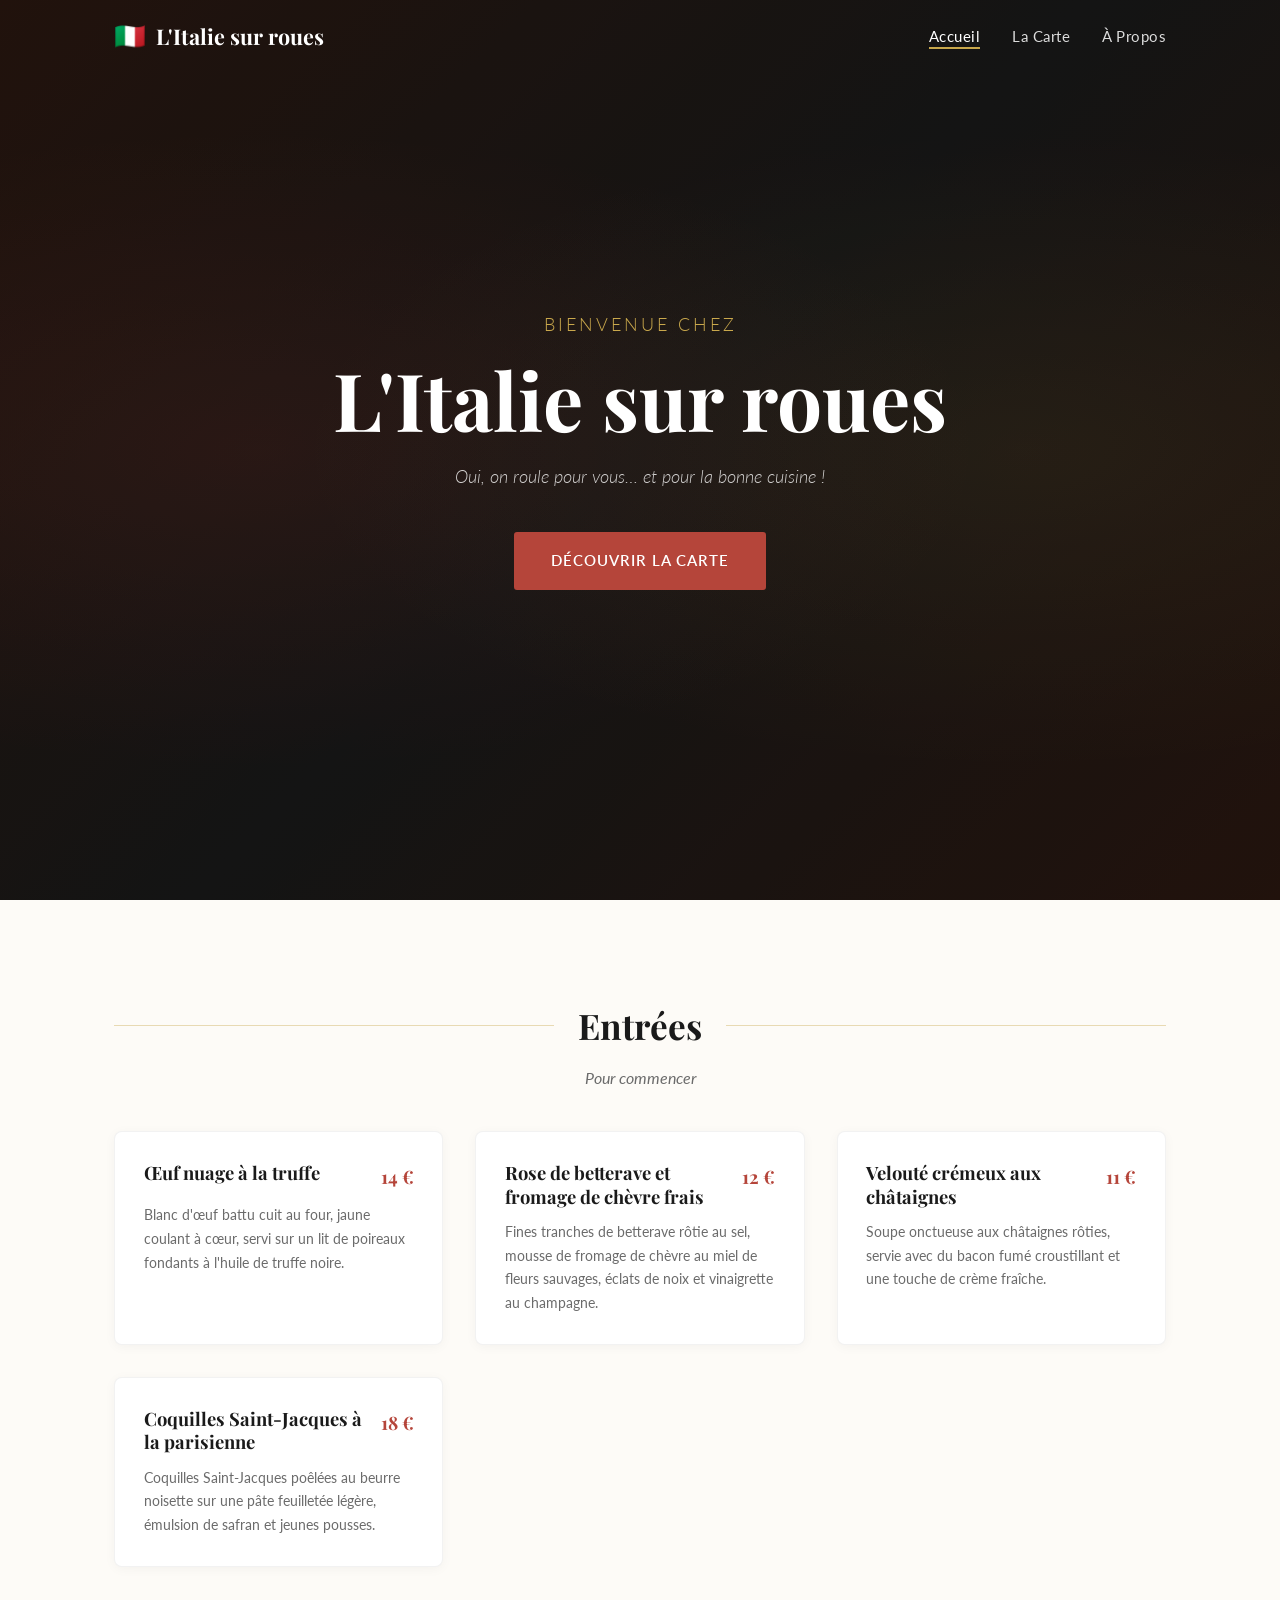
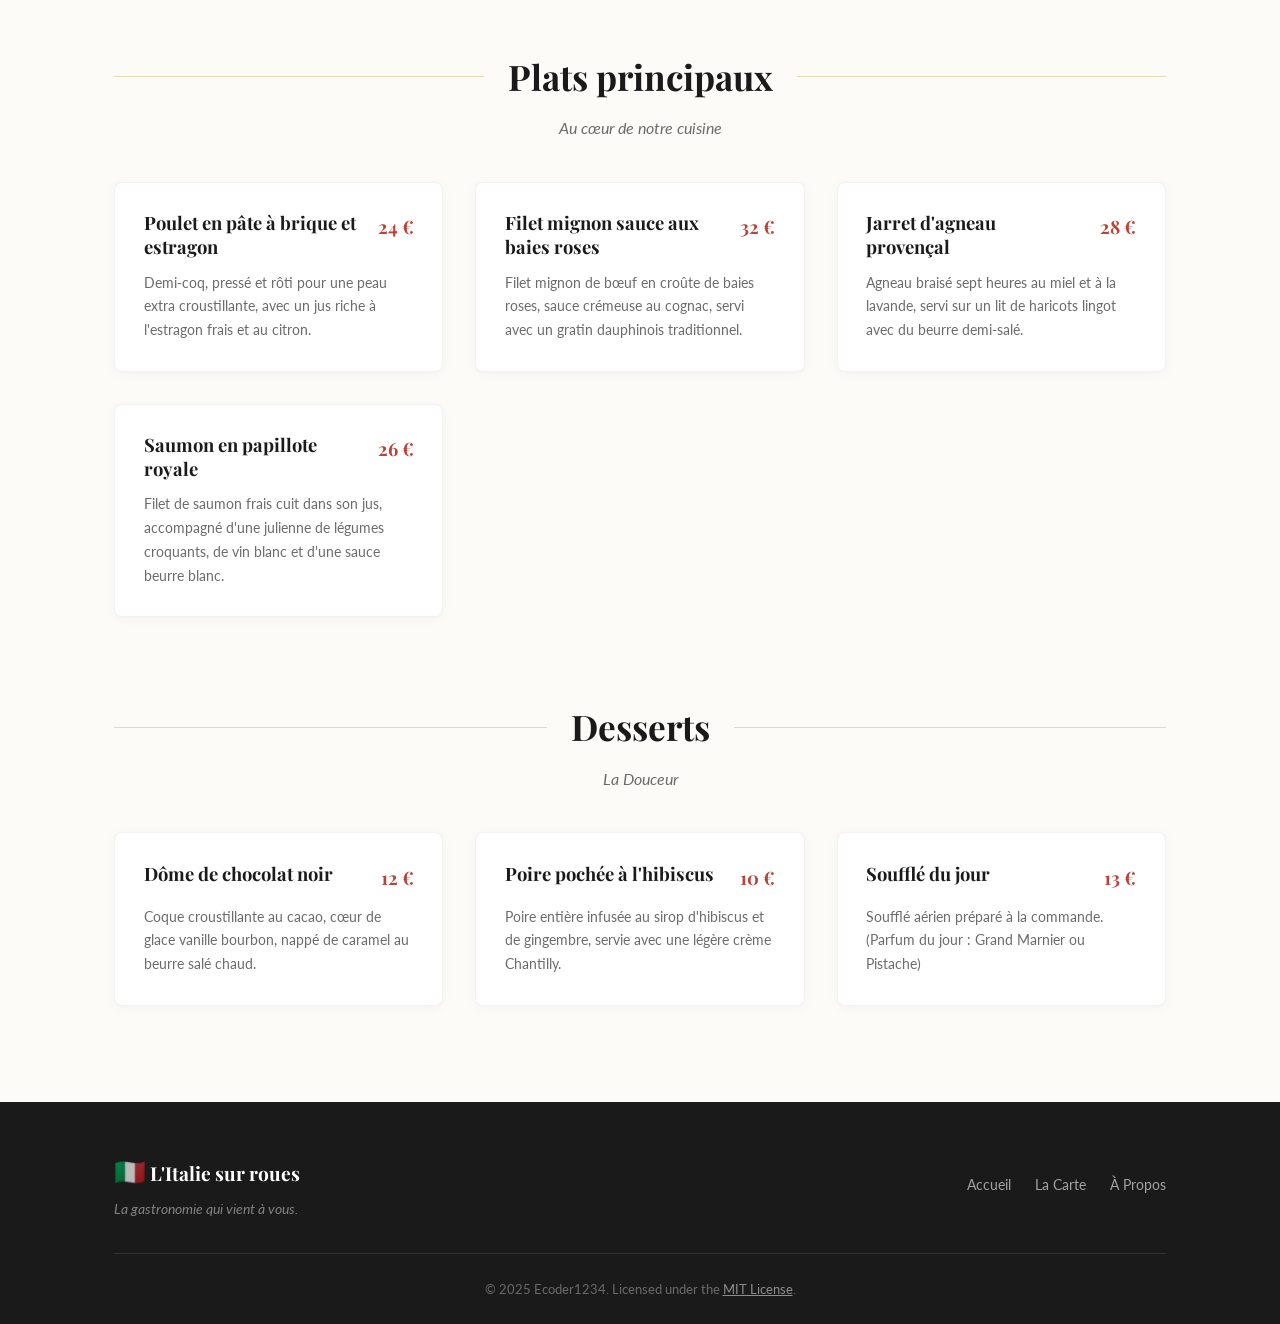
==== index.html @ c7670c9f "feat: add full L'Italie sur roues restaurant website" ====
<!DOCTYPE html>
<html lang="fr">
<head>
    <meta charset="UTF-8">
    <meta name="viewport" content="width=device-width, initial-scale=1.0">
    <title>L'Italie sur roues — Restaurant</title>
    <link rel="stylesheet" href="css/style.css">
    <link rel="preconnect" href="https://fonts.googleapis.com">
    <link rel="preconnect" href="https://fonts.gstatic.com" crossorigin>
    <link href="https://fonts.googleapis.com/css2?family=Playfair+Display:ital,wght@0,400;0,700;1,400&family=Lato:wght@300;400;700&display=swap" rel="stylesheet">
</head>
<body>
    <!-- Navigation -->
    <nav class="navbar" id="navbar">
        <div class="nav-container">
            <a href="index.html" class="logo">
                <span class="logo-icon">🇮🇹</span>
                <span class="logo-text">L'Italie sur roues</span>
            </a>
            <button class="nav-toggle" id="navToggle" aria-label="Toggle menu">
                <span></span><span></span><span></span>
            </button>
            <ul class="nav-links" id="navLinks">
                <li><a href="index.html" class="active">Accueil</a></li>
                <li><a href="#menu">La Carte</a></li>
                <li><a href="about.html">À Propos</a></li>
            </ul>
        </div>
    </nav>

    <!-- Hero Section -->
    <header class="hero">
        <div class="hero-overlay"></div>
        <div class="hero-content">
            <p class="hero-subtitle">Bienvenue chez</p>
            <h1 class="hero-title">L'Italie sur roues</h1>
            <p class="hero-tagline">Oui, on roule pour vous… et pour la bonne cuisine&nbsp;!</p>
            <a href="#menu" class="btn btn-primary">Découvrir la carte</a>
        </div>
    </header>

    <!-- Menu Section -->
    <section class="menu-section" id="menu">
        <div class="container">

            <!-- Entrées -->
            <div class="menu-category">
                <div class="category-header">
                    <span class="category-line"></span>
                    <h2 class="category-title">Entrées</h2>
                    <span class="category-line"></span>
                </div>
                <p class="category-subtitle">Pour commencer</p>

                <div class="menu-grid">
                    <article class="menu-item">
                        <div class="menu-item-header">
                            <h3 class="item-name">Œuf nuage à la truffe</h3>
                            <span class="item-price">14 €</span>
                        </div>
                        <p class="item-desc">Blanc d'œuf battu cuit au four, jaune coulant à cœur, servi sur un lit de poireaux fondants à l'huile de truffe noire.</p>
                    </article>

                    <article class="menu-item">
                        <div class="menu-item-header">
                            <h3 class="item-name">Rose de betterave et fromage de chèvre frais</h3>
                            <span class="item-price">12 €</span>
                        </div>
                        <p class="item-desc">Fines tranches de betterave rôtie au sel, mousse de fromage de chèvre au miel de fleurs sauvages, éclats de noix et vinaigrette au champagne.</p>
                    </article>

                    <article class="menu-item">
                        <div class="menu-item-header">
                            <h3 class="item-name">Velouté crémeux aux châtaignes</h3>
                            <span class="item-price">11 €</span>
                        </div>
                        <p class="item-desc">Soupe onctueuse aux châtaignes rôties, servie avec du bacon fumé croustillant et une touche de crème fraîche.</p>
                    </article>

                    <article class="menu-item">
                        <div class="menu-item-header">
                            <h3 class="item-name">Coquilles Saint-Jacques à la parisienne</h3>
                            <span class="item-price">18 €</span>
                        </div>
                        <p class="item-desc">Coquilles Saint-Jacques poêlées au beurre noisette sur une pâte feuilletée légère, émulsion de safran et jeunes pousses.</p>
                    </article>
                </div>
            </div>

            <!-- Plats Principaux -->
            <div class="menu-category">
                <div class="category-header">
                    <span class="category-line"></span>
                    <h2 class="category-title">Plats principaux</h2>
                    <span class="category-line"></span>
                </div>
                <p class="category-subtitle">Au cœur de notre cuisine</p>

                <div class="menu-grid">
                    <article class="menu-item">
                        <div class="menu-item-header">
                            <h3 class="item-name">Poulet en pâte à brique et estragon</h3>
                            <span class="item-price">24 €</span>
                        </div>
                        <p class="item-desc">Demi-coq, pressé et rôti pour une peau extra croustillante, avec un jus riche à l'estragon frais et au citron.</p>
                    </article>

                    <article class="menu-item">
                        <div class="menu-item-header">
                            <h3 class="item-name">Filet mignon sauce aux baies roses</h3>
                            <span class="item-price">32 €</span>
                        </div>
                        <p class="item-desc">Filet mignon de bœuf en croûte de baies roses, sauce crémeuse au cognac, servi avec un gratin dauphinois traditionnel.</p>
                    </article>

                    <article class="menu-item">
                        <div class="menu-item-header">
                            <h3 class="item-name">Jarret d'agneau provençal</h3>
                            <span class="item-price">28 €</span>
                        </div>
                        <p class="item-desc">Agneau braisé sept heures au miel et à la lavande, servi sur un lit de haricots lingot avec du beurre demi-salé.</p>
                    </article>

                    <article class="menu-item">
                        <div class="menu-item-header">
                            <h3 class="item-name">Saumon en papillote royale</h3>
                            <span class="item-price">26 €</span>
                        </div>
                        <p class="item-desc">Filet de saumon frais cuit dans son jus, accompagné d'une julienne de légumes croquants, de vin blanc et d'une sauce beurre blanc.</p>
                    </article>
                </div>
            </div>

            <!-- Desserts -->
            <div class="menu-category">
                <div class="category-header">
                    <span class="category-line"></span>
                    <h2 class="category-title">Desserts</h2>
                    <span class="category-line"></span>
                </div>
                <p class="category-subtitle">La Douceur</p>

                <div class="menu-grid">
                    <article class="menu-item">
                        <div class="menu-item-header">
                            <h3 class="item-name">Dôme de chocolat noir</h3>
                            <span class="item-price">12 €</span>
                        </div>
                        <p class="item-desc">Coque croustillante au cacao, cœur de glace vanille bourbon, nappé de caramel au beurre salé chaud.</p>
                    </article>

                    <article class="menu-item">
                        <div class="menu-item-header">
                            <h3 class="item-name">Poire pochée à l'hibiscus</h3>
                            <span class="item-price">10 €</span>
                        </div>
                        <p class="item-desc">Poire entière infusée au sirop d'hibiscus et de gingembre, servie avec une légère crème Chantilly.</p>
                    </article>

                    <article class="menu-item">
                        <div class="menu-item-header">
                            <h3 class="item-name">Soufflé du jour</h3>
                            <span class="item-price">13 €</span>
                        </div>
                        <p class="item-desc">Soufflé aérien préparé à la commande. (Parfum du jour&nbsp;: Grand Marnier ou Pistache)</p>
                    </article>
                </div>
            </div>

        </div>
    </section>

    <!-- Footer -->
    <footer class="footer">
        <div class="container">
            <div class="footer-content">
                <div class="footer-brand">
                    <span class="logo-icon">🇮🇹</span>
                    <span class="logo-text">L'Italie sur roues</span>
                    <p class="footer-tagline">La gastronomie qui vient à vous.</p>
                </div>
                <div class="footer-links">
                    <a href="index.html">Accueil</a>
                    <a href="#menu">La Carte</a>
                    <a href="about.html">À Propos</a>
                </div>
            </div>
            <div class="footer-bottom">
                <p>&copy; 2025 Ecoder1234. Licensed under the <a href="https://github.com/Cyber-Bytes1/1/blob/main/LICENSE" target="_blank" rel="noopener">MIT License</a>.</p>
            </div>
        </div>
    </footer>

    <script src="js/main.js"></script>
</body>
</html>
---- css/style.css ----
/* ==========================================================================
   L'Italie sur roues — Main Stylesheet
   ========================================================================== */

/* ---------- Reset & Base ---------- */
*, *::before, *::after {
    margin: 0;
    padding: 0;
    box-sizing: border-box;
}

:root {
    --color-bg: #fdfbf7;
    --color-text: #2c2c2c;
    --color-muted: #6b6b6b;
    --color-accent: #b5453a;
    --color-accent-light: #d4756c;
    --color-gold: #c9a84c;
    --color-cream: #f5efe3;
    --color-dark: #1a1a1a;
    --font-heading: 'Playfair Display', Georgia, serif;
    --font-body: 'Lato', 'Segoe UI', sans-serif;
    --max-width: 1100px;
    --transition: 0.3s ease;
}

html {
    scroll-behavior: smooth;
}

body {
    font-family: var(--font-body);
    color: var(--color-text);
    background: var(--color-bg);
    line-height: 1.7;
    -webkit-font-smoothing: antialiased;
}

img {
    max-width: 100%;
    height: auto;
    display: block;
}

a {
    color: inherit;
    text-decoration: none;
}

.container {
    max-width: var(--max-width);
    margin: 0 auto;
    padding: 0 1.5rem;
}

/* ---------- Navigation ---------- */
.navbar {
    position: fixed;
    top: 0;
    left: 0;
    width: 100%;
    z-index: 1000;
    background: transparent;
    transition: background var(--transition), box-shadow var(--transition);
}

.navbar.scrolled {
    background: rgba(26, 26, 26, 0.95);
    box-shadow: 0 2px 20px rgba(0, 0, 0, 0.15);
}

.nav-container {
    max-width: var(--max-width);
    margin: 0 auto;
    padding: 0 1.5rem;
    display: flex;
    align-items: center;
    justify-content: space-between;
    height: 72px;
}

.logo {
    display: flex;
    align-items: center;
    gap: 0.6rem;
}

.logo-icon {
    font-size: 1.6rem;
}

.logo-text {
    font-family: var(--font-heading);
    font-size: 1.35rem;
    font-weight: 700;
    color: #fff;
}

.nav-links {
    list-style: none;
    display: flex;
    gap: 2rem;
}

.nav-links a {
    color: rgba(255, 255, 255, 0.85);
    font-size: 0.95rem;
    font-weight: 400;
    letter-spacing: 0.5px;
    transition: color var(--transition);
    position: relative;
}

.nav-links a::after {
    content: '';
    position: absolute;
    bottom: -4px;
    left: 0;
    width: 0;
    height: 2px;
    background: var(--color-gold);
    transition: width var(--transition);
}

.nav-links a:hover,
.nav-links a.active {
    color: #fff;
}

.nav-links a:hover::after,
.nav-links a.active::after {
    width: 100%;
}

/* Mobile toggle */
.nav-toggle {
    display: none;
    flex-direction: column;
    gap: 5px;
    background: none;
    border: none;
    cursor: pointer;
    padding: 4px;
}

.nav-toggle span {
    width: 26px;
    height: 2px;
    background: #fff;
    border-radius: 2px;
    transition: var(--transition);
}

/* ---------- Hero ---------- */
.hero, .about-hero {
    position: relative;
    min-height: 100vh;
    display: flex;
    align-items: center;
    justify-content: center;
    text-align: center;
    color: #fff;
    background: linear-gradient(135deg, #2c1810 0%, #1a1a1a 50%, #2c1810 100%);
    overflow: hidden;
}

.about-hero {
    min-height: 60vh;
}

.hero::before, .about-hero::before {
    content: '';
    position: absolute;
    inset: 0;
    background: 
        radial-gradient(ellipse at 20% 50%, rgba(181, 69, 58, 0.15) 0%, transparent 50%),
        radial-gradient(ellipse at 80% 50%, rgba(201, 168, 76, 0.1) 0%, transparent 50%);
}

.hero-overlay {
    position: absolute;
    inset: 0;
    background: rgba(0, 0, 0, 0.25);
}

.hero-content {
    position: relative;
    z-index: 1;
    padding: 2rem;
}

.hero-subtitle {
    font-family: var(--font-body);
    font-weight: 300;
    font-size: 1.1rem;
    letter-spacing: 3px;
    text-transform: uppercase;
    margin-bottom: 0.8rem;
    color: var(--color-gold);
}

.hero-title {
    font-family: var(--font-heading);
    font-size: clamp(2.5rem, 7vw, 5rem);
    font-weight: 700;
    line-height: 1.15;
    margin-bottom: 1rem;
}

.hero-tagline {
    font-family: var(--font-body);
    font-size: 1.15rem;
    font-weight: 300;
    font-style: italic;
    color: rgba(255, 255, 255, 0.8);
    margin-bottom: 2.5rem;
    max-width: 500px;
    margin-left: auto;
    margin-right: auto;
}

/* ---------- Button ---------- */
.btn {
    display: inline-block;
    padding: 0.85rem 2.2rem;
    font-family: var(--font-body);
    font-size: 0.95rem;
    font-weight: 600;
    letter-spacing: 1px;
    text-transform: uppercase;
    border-radius: 3px;
    transition: all var(--transition);
    cursor: pointer;
}

.btn-primary {
    background: var(--color-accent);
    color: #fff;
    border: 2px solid var(--color-accent);
}

.btn-primary:hover {
    background: transparent;
    color: #fff;
    border-color: #fff;
}

/* ---------- Menu Section ---------- */
.menu-section {
    padding: 6rem 0;
    background: var(--color-bg);
}

.menu-category {
    margin-bottom: 5rem;
}

.menu-category:last-child {
    margin-bottom: 0;
}

.category-header {
    display: flex;
    align-items: center;
    gap: 1.5rem;
    margin-bottom: 0.5rem;
}

.category-line {
    flex: 1;
    height: 1px;
    background: var(--color-gold);
    opacity: 0.4;
}

.category-title {
    font-family: var(--font-heading);
    font-size: 2.2rem;
    font-weight: 700;
    color: var(--color-dark);
    white-space: nowrap;
}

.category-subtitle {
    text-align: center;
    font-style: italic;
    color: var(--color-muted);
    font-size: 1rem;
    margin-bottom: 2.5rem;
}

.menu-grid {
    display: grid;
    grid-template-columns: repeat(auto-fit, minmax(320px, 1fr));
    gap: 2rem;
}

.menu-item {
    background: #fff;
    border-radius: 8px;
    padding: 1.8rem;
    box-shadow: 0 2px 12px rgba(0, 0, 0, 0.04);
    border: 1px solid rgba(0, 0, 0, 0.05);
    transition: transform var(--transition), box-shadow var(--transition);
}

.menu-item:hover {
    transform: translateY(-3px);
    box-shadow: 0 8px 24px rgba(0, 0, 0, 0.08);
}

.menu-item-header {
    display: flex;
    justify-content: space-between;
    align-items: flex-start;
    gap: 1rem;
    margin-bottom: 0.7rem;
}

.item-name {
    font-family: var(--font-heading);
    font-size: 1.15rem;
    font-weight: 700;
    line-height: 1.3;
    color: var(--color-dark);
}

.item-price {
    font-family: var(--font-heading);
    font-size: 1.15rem;
    font-weight: 700;
    color: var(--color-accent);
    white-space: nowrap;
}

.item-desc {
    font-size: 0.9rem;
    color: var(--color-muted);
    line-height: 1.65;
}

/* ---------- About Section ---------- */
.about-section {
    padding: 5rem 0;
}

.about-story {
    max-width: 750px;
    margin: 0 auto 4rem;
    text-align: center;
}

.about-story h2 {
    font-family: var(--font-heading);
    font-size: 2rem;
    margin-bottom: 1.2rem;
    color: var(--color-dark);
}

.about-story p {
    font-size: 1.05rem;
    color: var(--color-muted);
    margin-bottom: 1rem;
    line-height: 1.8;
}

/* Philosophy */
.about-philosophy {
    margin-bottom: 5rem;
}

.about-philosophy h2 {
    font-family: var(--font-heading);
    font-size: 2rem;
    text-align: center;
    margin-bottom: 2.5rem;
    color: var(--color-dark);
}

.philosophy-grid {
    display: grid;
    grid-template-columns: repeat(auto-fit, minmax(260px, 1fr));
    gap: 2rem;
}

.philosophy-card {
    text-align: center;
    padding: 2.5rem 2rem;
    background: #fff;
    border-radius: 10px;
    box-shadow: 0 2px 12px rgba(0, 0, 0, 0.04);
    border: 1px solid rgba(0, 0, 0, 0.05);
}

.philosophy-icon {
    font-size: 2.5rem;
    display: block;
    margin-bottom: 1rem;
}

.philosophy-card h3 {
    font-family: var(--font-heading);
    font-size: 1.2rem;
    margin-bottom: 0.7rem;
    color: var(--color-dark);
}

.philosophy-card p {
    font-size: 0.92rem;
    color: var(--color-muted);
    line-height: 1.7;
}

/* Team */
.about-team {
    text-align: center;
}

.about-team h2 {
    font-family: var(--font-heading);
    font-size: 2rem;
    margin-bottom: 1rem;
    color: var(--color-dark);
}

.team-intro {
    max-width: 600px;
    margin: 0 auto 2.5rem;
    font-size: 1.05rem;
    color: var(--color-muted);
    line-height: 1.8;
}

.team-photo-container {
    max-width: 700px;
    margin: 0 auto;
}

.team-photo {
    width: 100%;
    border-radius: 12px;
    box-shadow: 0 8px 30px rgba(0, 0, 0, 0.12);
}

.team-caption {
    margin-top: 1rem;
    font-style: italic;
    font-size: 0.9rem;
    color: var(--color-muted);
}

/* ---------- Footer ---------- */
.footer {
    background: var(--color-dark);
    color: rgba(255, 255, 255, 0.7);
    padding: 3rem 0 1.5rem;
}

.footer-content {
    display: flex;
    justify-content: space-between;
    align-items: center;
    padding-bottom: 2rem;
    border-bottom: 1px solid rgba(255, 255, 255, 0.1);
}

.footer-brand .logo-text {
    font-size: 1.2rem;
}

.footer-tagline {
    font-size: 0.85rem;
    margin-top: 0.3rem;
    color: rgba(255, 255, 255, 0.45);
    font-style: italic;
}

.footer-links {
    display: flex;
    gap: 1.5rem;
}

.footer-links a {
    font-size: 0.9rem;
    color: rgba(255, 255, 255, 0.6);
    transition: color var(--transition);
}

.footer-links a:hover {
    color: #fff;
}

.footer-bottom {
    text-align: center;
    padding-top: 1.5rem;
    font-size: 0.82rem;
    color: rgba(255, 255, 255, 0.35);
}

.footer-bottom a {
    color: rgba(255, 255, 255, 0.5);
    text-decoration: underline;
}

.footer-bottom a:hover {
    color: #fff;
}

/* ---------- Animations ---------- */
.fade-in {
    opacity: 0;
    transform: translateY(20px);
    transition: opacity 0.6s ease, transform 0.6s ease;
}

.fade-in.visible {
    opacity: 1;
    transform: translateY(0);
}

/* ---------- Responsive ---------- */
@media (max-width: 768px) {
    .nav-toggle {
        display: flex;
    }

    .nav-links {
        position: fixed;
        top: 0;
        right: -100%;
        width: 260px;
        height: 100vh;
        background: rgba(26, 26, 26, 0.97);
        flex-direction: column;
        padding: 5rem 2rem 2rem;
        gap: 1.5rem;
        transition: right var(--transition);
    }

    .nav-links.open {
        right: 0;
    }

    .nav-links a {
        font-size: 1.1rem;
    }

    .hero-title {
        font-size: 2.5rem;
    }

    .menu-grid {
        grid-template-columns: 1fr;
    }

    .category-title {
        font-size: 1.6rem;
    }

    .footer-content {
        flex-direction: column;
        gap: 1.5rem;
        text-align: center;
    }

    .footer-links {
        justify-content: center;
    }
}

@media (max-width: 480px) {
    .hero-title {
        font-size: 2rem;
    }

    .menu-item {
        padding: 1.3rem;
    }

    .philosophy-grid {
        grid-template-columns: 1fr;
    }
}
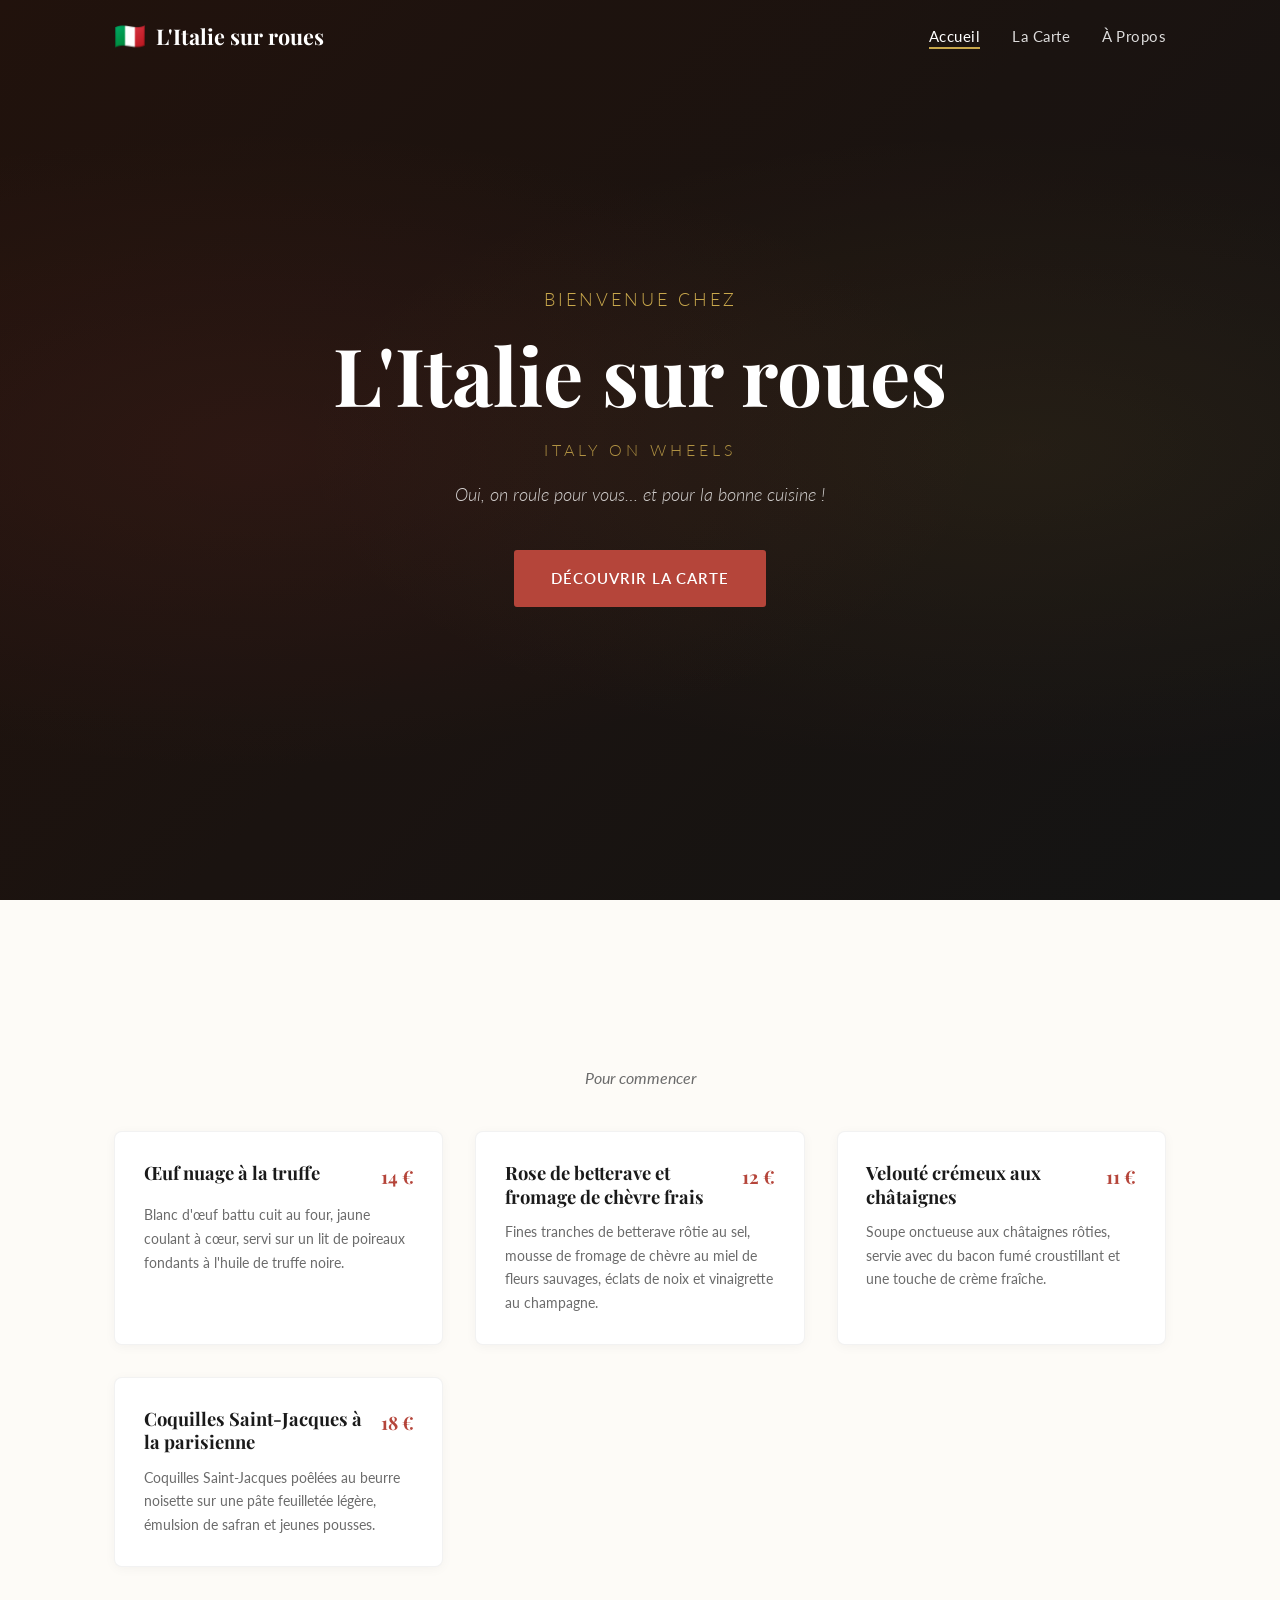
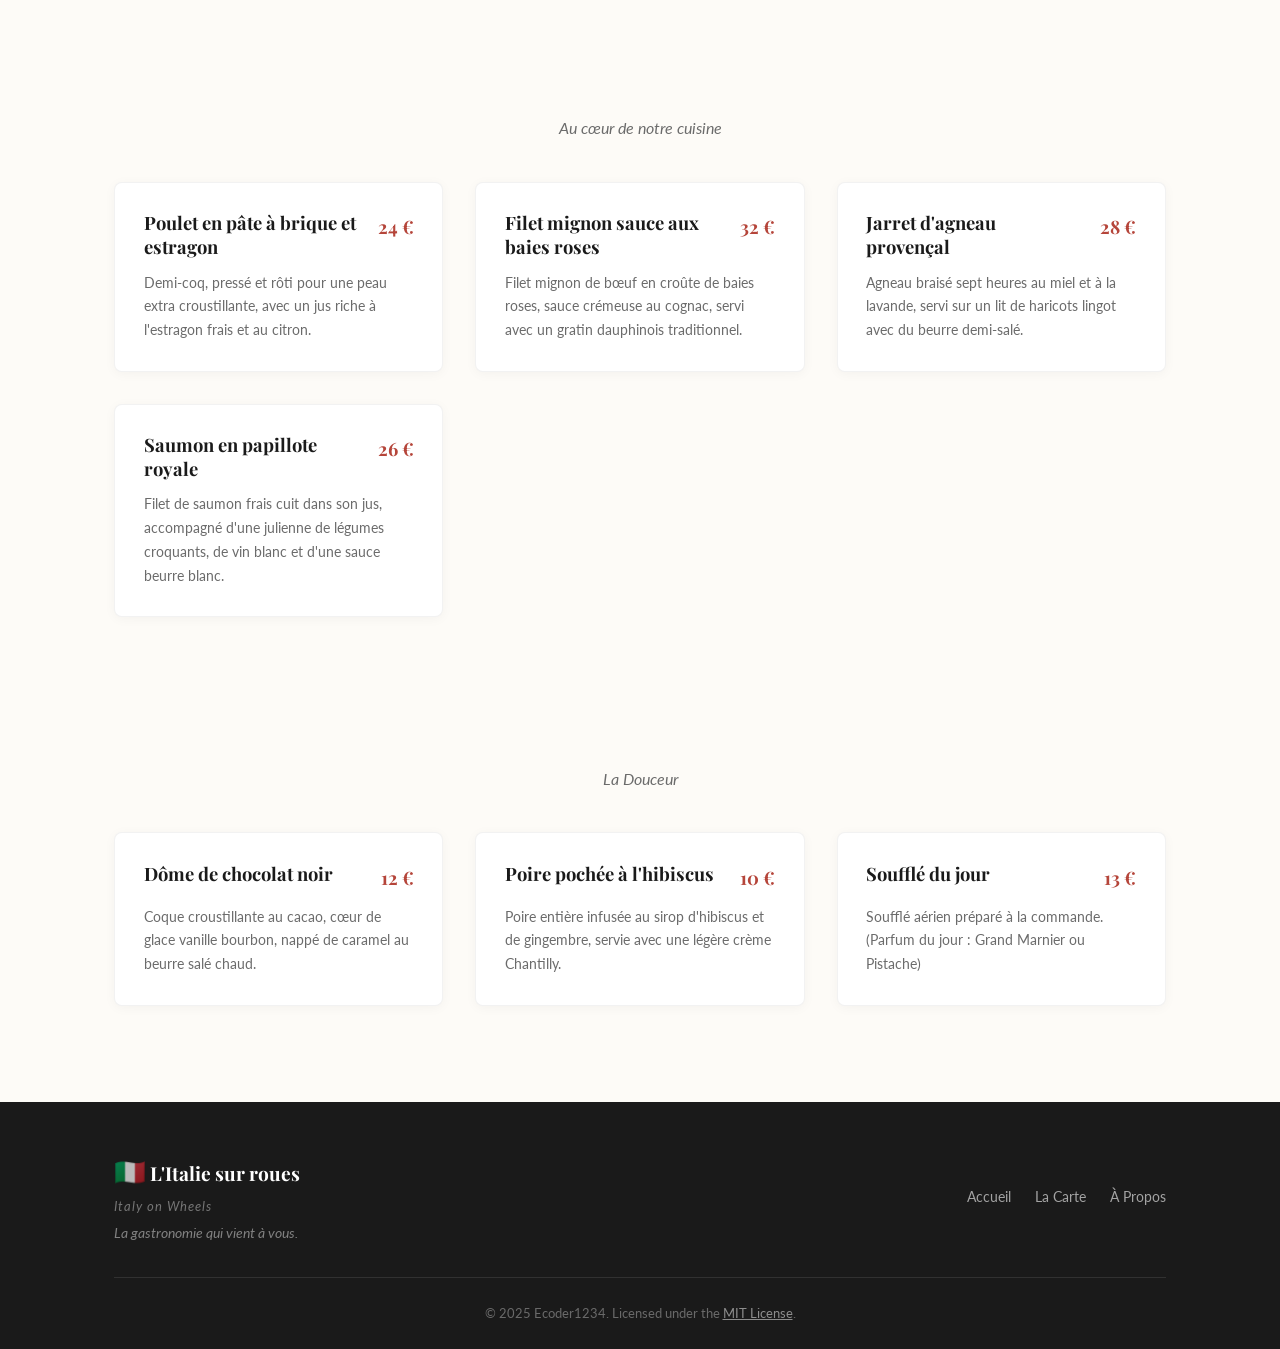
==== commit f71bf369: "seo: add 'Italy on Wheels' in visible page content for Google indexing" ====
--- a/index.html
+++ b/index.html
@@ -3,7 +3,96 @@
 <head>
     <meta charset="UTF-8">
     <meta name="viewport" content="width=device-width, initial-scale=1.0">
-    <title>L'Italie sur roues — Restaurant</title>
+    <meta name="theme-color" content="#b5453a">
+
+    <!-- Title -->
+    <title>L'Italie sur roues (Italy on Wheels) — French Mobile Restaurant | Menu gastronomique</title>
+
+    <!-- SEO: French + English -->
+    <meta name="description" content="L'Italie sur roues (Italy on Wheels) — French mobile restaurant. Discover our gourmet menu: refined starters, savoury mains and indulgent desserts, prepared with fresh seasonal ingredients. Découvrez notre carte gastronomique.">
+    <meta name="keywords" content="Italy on Wheels, L'Italie sur roues, Italy on Wheels restaurant, restaurant français, cuisine italienne, menu gastronomique, restaurant itinérant, plats faits maison, French restaurant, mobile restaurant, gourmet menu, fine dining, homemade dishes, seasonal ingredients, food truck gourmet">
+    <meta name="author" content="Ecoder1234">
+    <meta name="robots" content="index, follow, max-snippet:-1, max-image-preview:large, max-video-preview:-1">
+    <meta name="language" content="French">
+
+    <!-- Canonical & Hreflang -->
+    <link rel="canonical" href="https://cyber-bytes1.github.io/1/">
+    <link rel="alternate" hreflang="fr" href="https://cyber-bytes1.github.io/1/">
+    <link rel="alternate" hreflang="x-default" href="https://cyber-bytes1.github.io/1/">
+
+    <!-- Open Graph -->
+    <meta property="og:title" content="Italy on Wheels (L'Italie sur roues) — French Mobile Restaurant">
+    <meta property="og:description" content="Italy on Wheels — gourmet French cuisine that comes to you. Explore our refined starters, mains and desserts crafted with fresh, seasonal ingredients and artisan savoir-faire.">
+    <meta property="og:type" content="website">
+    <meta property="og:url" content="https://cyber-bytes1.github.io/1/">
+    <meta property="og:locale" content="fr_FR">
+    <meta property="og:locale:alternate" content="en_US">
+    <meta property="og:site_name" content="Italy on Wheels — L'Italie sur roues">
+    <meta property="og:image" content="https://cyber-bytes1.github.io/1/images/og-image.png">
+    <meta property="og:image:width" content="1200">
+    <meta property="og:image:height" content="630">
+    <meta property="og:image:alt" content="Italy on Wheels (L'Italie sur roues) restaurant logo and gourmet dishes">
+
+    <!-- Twitter Card -->
+    <meta name="twitter:card" content="summary_large_image">
+    <meta name="twitter:title" content="Italy on Wheels (L'Italie sur roues) — French Mobile Restaurant">
+    <meta name="twitter:description" content="Italy on Wheels — gourmet gastronomy that comes to you. Refined starters, mains and desserts prepared with fresh seasonal produce.">
+    <meta name="twitter:image" content="https://cyber-bytes1.github.io/1/images/og-image.png">
+    <meta name="twitter:image:alt" content="Italy on Wheels restaurant">
+
+    <!-- Favicon -->
+    <link rel="icon" type="image/svg+xml" href="favicon.svg">
+    <link rel="icon" type="image/png" sizes="32x32" href="favicon.svg">
+
+    <!-- Structured Data (JSON-LD) -->
+    <script type="application/ld+json">
+    {
+      "@context": "https://schema.org",
+      "@type": "Restaurant",
+      "name": "L'Italie sur roues",
+      "alternateName": "Italy on Wheels",
+      "description": "Italy on Wheels (L'Italie sur roues) — French mobile restaurant serving refined gourmet cuisine with fresh seasonal ingredients.",
+      "url": "https://cyber-bytes1.github.io/1/",
+      "servesCuisine": ["French", "Italian"],
+      "priceRange": "€€",
+      "menu": "https://cyber-bytes1.github.io/1/#menu",
+      "hasMenu": {
+        "@type": "Menu",
+        "hasMenuSection": [
+          {
+            "@type": "MenuSection",
+            "name": "Entrées",
+            "hasMenuItem": [
+              { "@type": "MenuItem", "name": "Œuf nuage à la truffe", "offers": { "@type": "Offer", "price": "14", "priceCurrency": "EUR" } },
+              { "@type": "MenuItem", "name": "Rose de betterave et fromage de chèvre frais", "offers": { "@type": "Offer", "price": "12", "priceCurrency": "EUR" } },
+              { "@type": "MenuItem", "name": "Velouté crémeux aux châtaignes", "offers": { "@type": "Offer", "price": "11", "priceCurrency": "EUR" } },
+              { "@type": "MenuItem", "name": "Coquilles Saint-Jacques à la parisienne", "offers": { "@type": "Offer", "price": "18", "priceCurrency": "EUR" } }
+            ]
+          },
+          {
+            "@type": "MenuSection",
+            "name": "Plats principaux",
+            "hasMenuItem": [
+              { "@type": "MenuItem", "name": "Poulet en pâte à brique et estragon", "offers": { "@type": "Offer", "price": "24", "priceCurrency": "EUR" } },
+              { "@type": "MenuItem", "name": "Filet mignon sauce aux baies roses", "offers": { "@type": "Offer", "price": "32", "priceCurrency": "EUR" } },
+              { "@type": "MenuItem", "name": "Jarret d'agneau provençal", "offers": { "@type": "Offer", "price": "28", "priceCurrency": "EUR" } },
+              { "@type": "MenuItem", "name": "Saumon en papillote royale", "offers": { "@type": "Offer", "price": "26", "priceCurrency": "EUR" } }
+            ]
+          },
+          {
+            "@type": "MenuSection",
+            "name": "Desserts",
+            "hasMenuItem": [
+              { "@type": "MenuItem", "name": "Dôme de chocolat noir", "offers": { "@type": "Offer", "price": "12", "priceCurrency": "EUR" } },
+              { "@type": "MenuItem", "name": "Poire pochée à l'hibiscus", "offers": { "@type": "Offer", "price": "10", "priceCurrency": "EUR" } },
+              { "@type": "MenuItem", "name": "Soufflé du jour", "offers": { "@type": "Offer", "price": "13", "priceCurrency": "EUR" } }
+            ]
+          }
+        ]
+      }
+    }
+    </script>
+
     <link rel="stylesheet" href="css/style.css">
     <link rel="preconnect" href="https://fonts.googleapis.com">
     <link rel="preconnect" href="https://fonts.gstatic.com" crossorigin>
@@ -34,6 +123,7 @@
         <div class="hero-content">
             <p class="hero-subtitle">Bienvenue chez</p>
             <h1 class="hero-title">L'Italie sur roues</h1>
+            <p class="hero-english-name">Italy on Wheels</p>
             <p class="hero-tagline">Oui, on roule pour vous… et pour la bonne cuisine&nbsp;!</p>
             <a href="#menu" class="btn btn-primary">Découvrir la carte</a>
         </div>
@@ -177,6 +267,7 @@
                 <div class="footer-brand">
                     <span class="logo-icon">🇮🇹</span>
                     <span class="logo-text">L'Italie sur roues</span>
+                    <p class="footer-english">Italy on Wheels</p>
                     <p class="footer-tagline">La gastronomie qui vient à vous.</p>
                 </div>
                 <div class="footer-links">
--- a/css/style.css
+++ b/css/style.css
@@ -219,6 +219,41 @@
     margin-right: auto;
 }
 
+.hero-english-name {
+    font-family: var(--font-body);
+    font-size: 1rem;
+    font-weight: 300;
+    letter-spacing: 4px;
+    text-transform: uppercase;
+    color: var(--color-gold);
+    margin-bottom: 1rem;
+    opacity: 0.85;
+}
+
+.english-aside {
+    font-weight: 400;
+    font-size: 0.85em;
+    color: var(--color-muted);
+    font-style: italic;
+}
+
+.english-summary {
+    font-size: 0.95rem;
+    color: var(--color-muted);
+    font-style: italic;
+    border-left: 3px solid var(--color-gold);
+    padding-left: 1rem;
+    margin-top: 1.5rem;
+}
+
+.footer-english {
+    font-size: 0.8rem;
+    color: rgba(255, 255, 255, 0.4);
+    font-style: italic;
+    letter-spacing: 1px;
+    margin-top: 0.15rem;
+}
+
 /* ---------- Button ---------- */
 .btn {
     display: inline-block;
@@ -506,16 +541,318 @@
     color: #fff;
 }
 
-/* ---------- Animations ---------- */
+/* ---------- Keyframe Animations ---------- */
+@keyframes fadeInUp {
+    from { opacity: 0; transform: translateY(40px); }
+    to   { opacity: 1; transform: translateY(0); }
+}
+
+@keyframes fadeInDown {
+    from { opacity: 0; transform: translateY(-30px); }
+    to   { opacity: 1; transform: translateY(0); }
+}
+
+@keyframes fadeInLeft {
+    from { opacity: 0; transform: translateX(-40px); }
+    to   { opacity: 1; transform: translateX(0); }
+}
+
+@keyframes fadeInRight {
+    from { opacity: 0; transform: translateX(40px); }
+    to   { opacity: 1; transform: translateX(0); }
+}
+
+@keyframes scaleIn {
+    from { opacity: 0; transform: scale(0.85); }
+    to   { opacity: 1; transform: scale(1); }
+}
+
+@keyframes slideInPrice {
+    from { opacity: 0; transform: translateX(20px); }
+    to   { opacity: 1; transform: translateX(0); }
+}
+
+@keyframes shimmer {
+    0%   { background-position: -200% 0; }
+    100% { background-position: 200% 0; }
+}
+
+@keyframes float {
+    0%, 100% { transform: translateY(0); }
+    50%      { transform: translateY(-12px); }
+}
+
+@keyframes pulse {
+    0%, 100% { transform: scale(1); }
+    50%      { transform: scale(1.08); }
+}
+
+@keyframes gradientShift {
+    0%   { background-position: 0% 50%; }
+    50%  { background-position: 100% 50%; }
+    100% { background-position: 0% 50%; }
+}
+
+@keyframes typewriter {
+    from { width: 0; }
+    to   { width: 100%; }
+}
+
+@keyframes particleFloat {
+    0%   { transform: translate(0, 0) rotate(0deg); opacity: 0; }
+    10%  { opacity: 0.6; }
+    90%  { opacity: 0.6; }
+    100% { transform: translate(var(--tx), var(--ty)) rotate(360deg); opacity: 0; }
+}
+
+/* ---------- Hero Animations ---------- */
+.hero-subtitle {
+    animation: fadeInDown 0.8s ease 0.2s both;
+}
+
+.hero-title {
+    animation: fadeInUp 1s ease 0.5s both;
+}
+
+.hero-tagline {
+    animation: fadeInUp 0.8s ease 0.9s both;
+}
+
+.hero .btn {
+    animation: scaleIn 0.6s ease 1.3s both;
+}
+
+.about-hero .hero-title {
+    animation: fadeInUp 1s ease 0.3s both;
+}
+
+.about-hero .hero-tagline {
+    animation: fadeInUp 0.8s ease 0.7s both;
+}
+
+/* Animated gradient on hero background */
+.hero, .about-hero {
+    background-size: 200% 200%;
+    animation: gradientShift 8s ease infinite;
+}
+
+/* Floating particles in hero */
+.hero-particles {
+    position: absolute;
+    inset: 0;
+    overflow: hidden;
+    pointer-events: none;
+    z-index: 0;
+}
+
+.hero-particle {
+    position: absolute;
+    border-radius: 50%;
+    background: rgba(201, 168, 76, 0.25);
+    animation: particleFloat var(--duration) ease-in-out infinite;
+    animation-delay: var(--delay);
+}
+
+/* ---------- Scroll Reveal Animations ---------- */
 .fade-in {
     opacity: 0;
-    transform: translateY(20px);
-    transition: opacity 0.6s ease, transform 0.6s ease;
+    transform: translateY(30px);
+    transition: opacity 0.7s cubic-bezier(0.25, 0.46, 0.45, 0.94),
+                transform 0.7s cubic-bezier(0.25, 0.46, 0.45, 0.94);
 }
 
 .fade-in.visible {
     opacity: 1;
     transform: translateY(0);
+}
+
+.fade-in-left {
+    opacity: 0;
+    transform: translateX(-40px);
+    transition: opacity 0.7s cubic-bezier(0.25, 0.46, 0.45, 0.94),
+                transform 0.7s cubic-bezier(0.25, 0.46, 0.45, 0.94);
+}
+
+.fade-in-left.visible {
+    opacity: 1;
+    transform: translateX(0);
+}
+
+.fade-in-right {
+    opacity: 0;
+    transform: translateX(40px);
+    transition: opacity 0.7s cubic-bezier(0.25, 0.46, 0.45, 0.94),
+                transform 0.7s cubic-bezier(0.25, 0.46, 0.45, 0.94);
+}
+
+.fade-in-right.visible {
+    opacity: 1;
+    transform: translateX(0);
+}
+
+.scale-in {
+    opacity: 0;
+    transform: scale(0.8);
+    transition: opacity 0.6s ease, transform 0.6s ease;
+}
+
+.scale-in.visible {
+    opacity: 1;
+    transform: scale(1);
+}
+
+/* Stagger delays for grid children */
+.stagger-1 { transition-delay: 0.05s; }
+.stagger-2 { transition-delay: 0.15s; }
+.stagger-3 { transition-delay: 0.25s; }
+.stagger-4 { transition-delay: 0.35s; }
+
+/* ---------- Enhanced Menu Card Hover ---------- */
+.menu-item {
+    position: relative;
+    overflow: hidden;
+    transition: transform 0.4s cubic-bezier(0.25, 0.46, 0.45, 0.94),
+                box-shadow 0.4s ease,
+                border-color 0.4s ease;
+}
+
+.menu-item::before {
+    content: '';
+    position: absolute;
+    top: 0;
+    left: -100%;
+    width: 100%;
+    height: 100%;
+    background: linear-gradient(90deg, transparent, rgba(201, 168, 76, 0.06), transparent);
+    transition: left 0.6s ease;
+}
+
+.menu-item:hover::before {
+    left: 100%;
+}
+
+.menu-item:hover {
+    transform: translateY(-6px) scale(1.01);
+    box-shadow: 0 12px 32px rgba(0, 0, 0, 0.1);
+    border-color: rgba(201, 168, 76, 0.3);
+}
+
+.menu-item:hover .item-price {
+    animation: pulse 0.5s ease;
+}
+
+.menu-item:hover .item-name {
+    color: var(--color-accent);
+    transition: color 0.3s ease;
+}
+
+/* ---------- Category Header Animation ---------- */
+.category-line {
+    transform: scaleX(0);
+    transition: transform 0.8s cubic-bezier(0.25, 0.46, 0.45, 0.94);
+    transform-origin: center;
+}
+
+.category-header.visible .category-line {
+    transform: scaleX(1);
+}
+
+.category-title {
+    opacity: 0;
+    transition: opacity 0.6s ease 0.3s;
+}
+
+.category-header.visible .category-title {
+    opacity: 1;
+}
+
+/* ---------- Philosophy Card Hover ---------- */
+.philosophy-card {
+    transition: transform 0.4s ease, box-shadow 0.4s ease, border-color 0.4s ease;
+}
+
+.philosophy-card:hover {
+    transform: translateY(-8px);
+    box-shadow: 0 16px 40px rgba(0, 0, 0, 0.1);
+    border-color: rgba(201, 168, 76, 0.3);
+}
+
+.philosophy-card:hover .philosophy-icon {
+    animation: float 1.5s ease infinite;
+}
+
+/* ---------- Button Animations ---------- */
+.btn {
+    position: relative;
+    overflow: hidden;
+}
+
+.btn::after {
+    content: '';
+    position: absolute;
+    top: 50%;
+    left: 50%;
+    width: 0;
+    height: 0;
+    background: rgba(255, 255, 255, 0.15);
+    border-radius: 50%;
+    transform: translate(-50%, -50%);
+    transition: width 0.6s ease, height 0.6s ease;
+}
+
+.btn:hover::after {
+    width: 300px;
+    height: 300px;
+}
+
+/* ---------- Gold shimmer on category subtitle ---------- */
+.category-subtitle {
+    background: linear-gradient(90deg, var(--color-muted) 40%, var(--color-gold) 50%, var(--color-muted) 60%);
+    background-size: 200% 100%;
+    -webkit-background-clip: text;
+    background-clip: text;
+    -webkit-text-fill-color: transparent;
+    animation: shimmer 3s ease-in-out infinite;
+}
+
+/* ---------- Team Photo ---------- */
+.team-photo {
+    transition: transform 0.6s ease, box-shadow 0.6s ease;
+}
+
+.team-photo:hover {
+    transform: scale(1.02);
+    box-shadow: 0 16px 50px rgba(0, 0, 0, 0.18);
+}
+
+/* ---------- Footer link hover ---------- */
+.footer-links a {
+    position: relative;
+}
+
+.footer-links a::after {
+    content: '';
+    position: absolute;
+    bottom: -3px;
+    left: 0;
+    width: 0;
+    height: 1px;
+    background: var(--color-gold);
+    transition: width 0.3s ease;
+}
+
+.footer-links a:hover::after {
+    width: 100%;
+}
+
+/* ---------- Prefers reduced motion ---------- */
+@media (prefers-reduced-motion: reduce) {
+    *, *::before, *::after {
+        animation-duration: 0.01ms !important;
+        animation-iteration-count: 1 !important;
+        transition-duration: 0.01ms !important;
+    }
+    .hero-particles { display: none; }
 }
 
 /* ---------- Responsive ---------- */
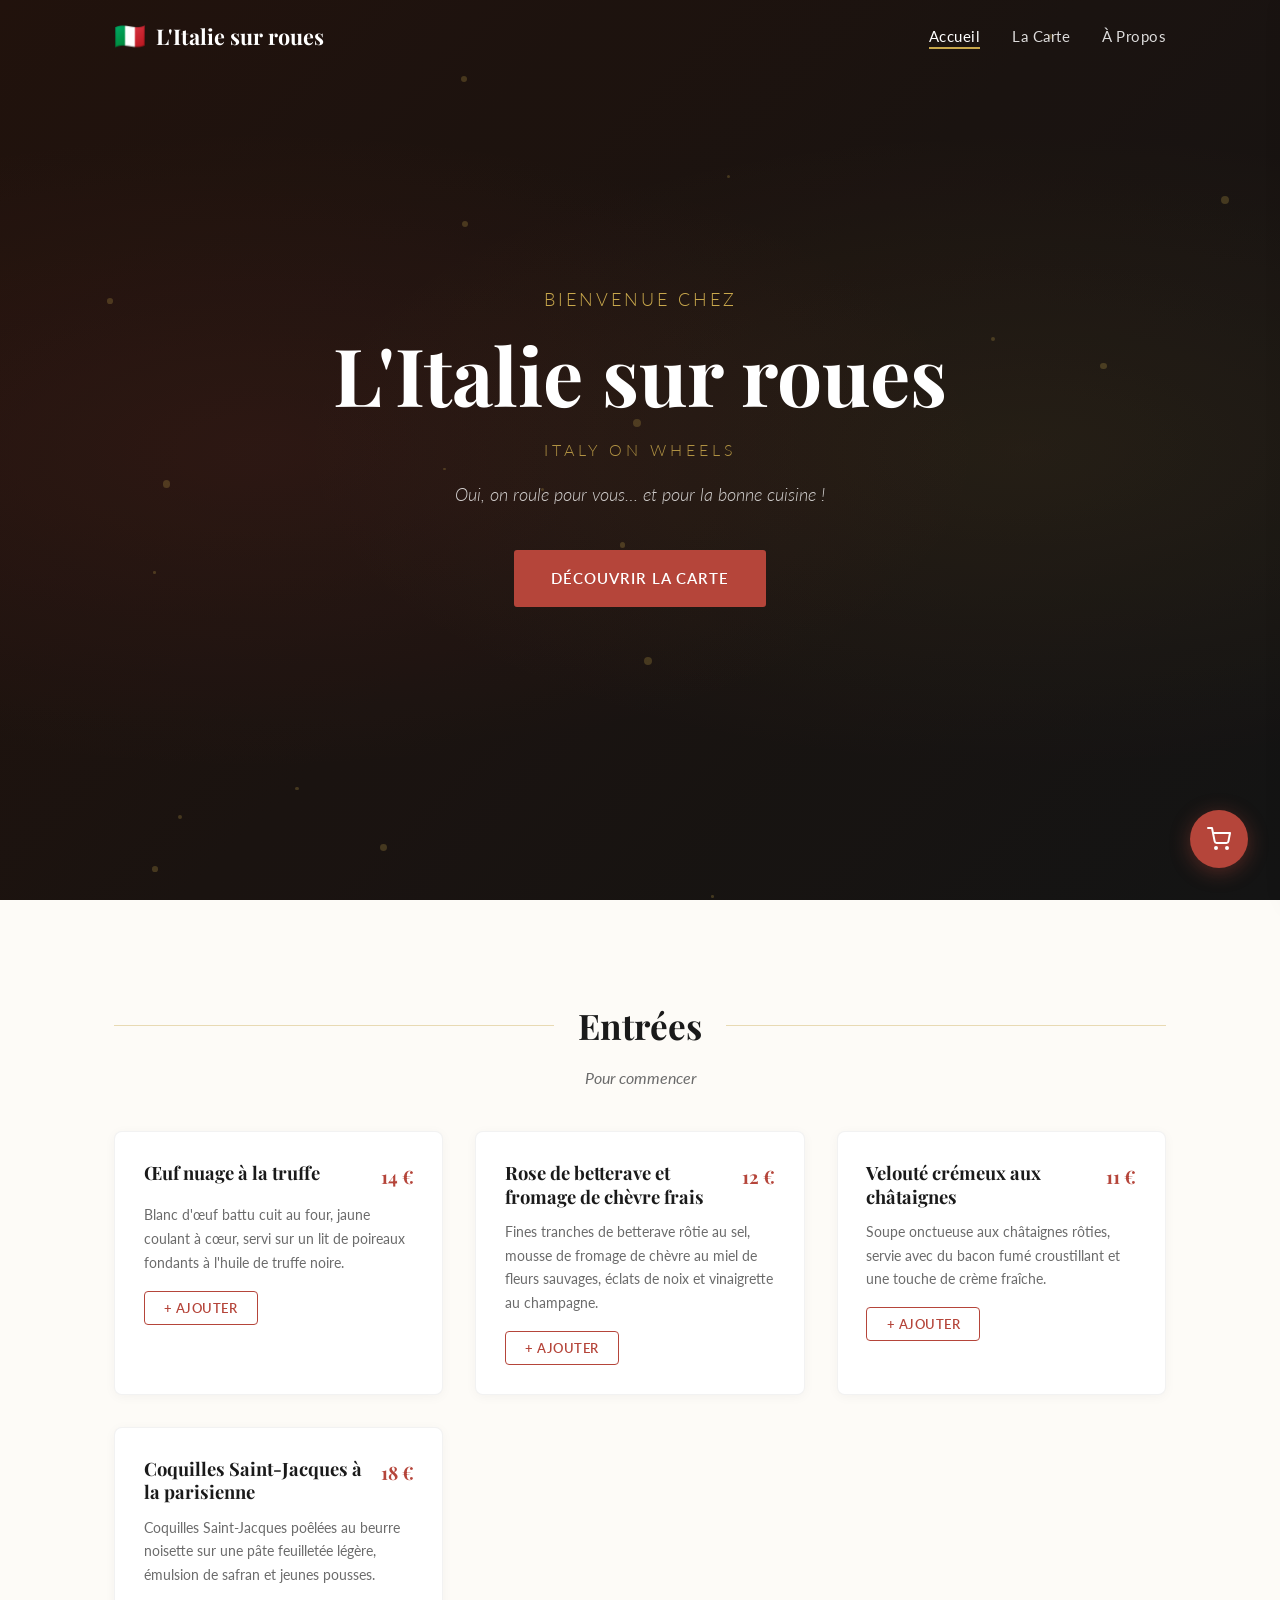
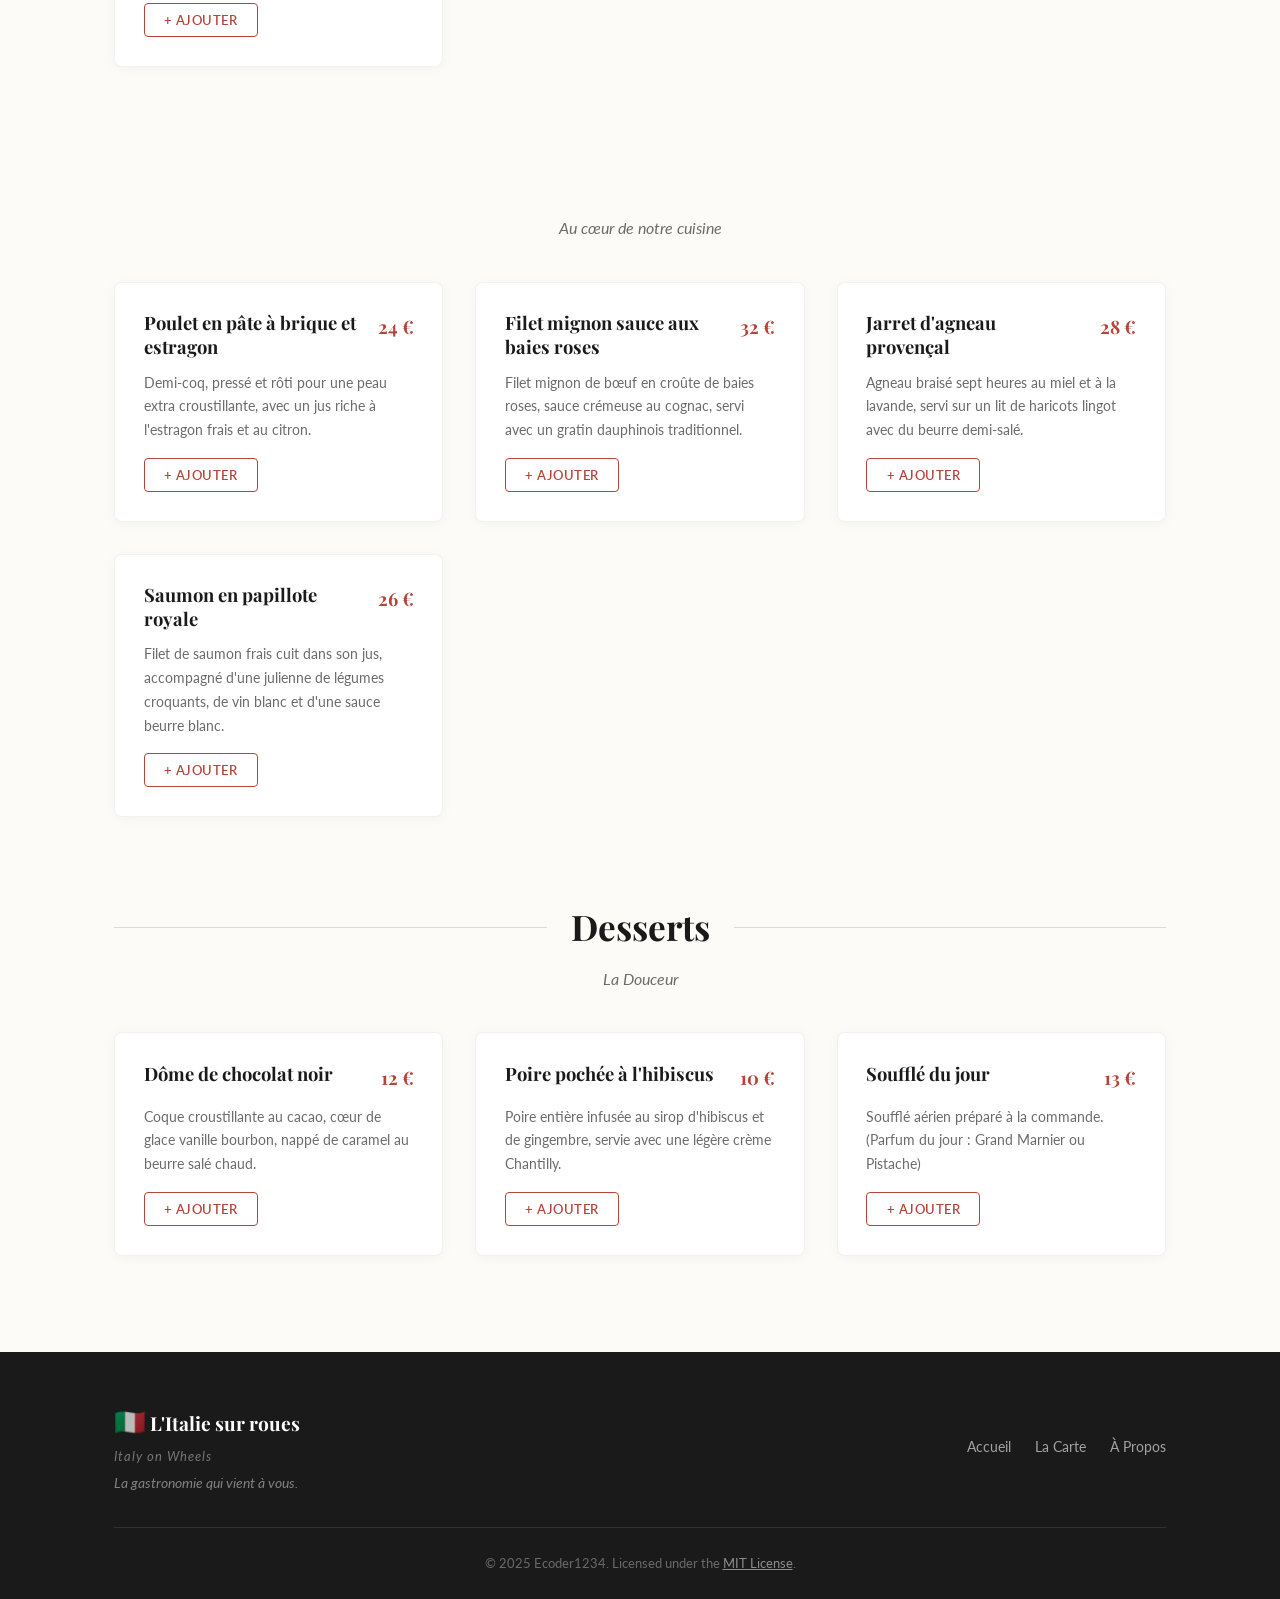
==== commit c1069b71: "feat: add full cart system - add to cart, quantity controls, checkout, localStorage persistence" ====
--- a/index.html
+++ b/index.html
@@ -143,36 +143,40 @@
                 <p class="category-subtitle">Pour commencer</p>
 
                 <div class="menu-grid">
-                    <article class="menu-item">
+                    <article class="menu-item" data-name="Œuf nuage à la truffe" data-price="14">
                         <div class="menu-item-header">
                             <h3 class="item-name">Œuf nuage à la truffe</h3>
                             <span class="item-price">14 €</span>
                         </div>
                         <p class="item-desc">Blanc d'œuf battu cuit au four, jaune coulant à cœur, servi sur un lit de poireaux fondants à l'huile de truffe noire.</p>
-                    </article>
-
-                    <article class="menu-item">
+                        <button class="btn-add-cart" aria-label="Ajouter au panier">+ Ajouter</button>
+                    </article>
+
+                    <article class="menu-item" data-name="Rose de betterave et fromage de chèvre frais" data-price="12">
                         <div class="menu-item-header">
                             <h3 class="item-name">Rose de betterave et fromage de chèvre frais</h3>
                             <span class="item-price">12 €</span>
                         </div>
                         <p class="item-desc">Fines tranches de betterave rôtie au sel, mousse de fromage de chèvre au miel de fleurs sauvages, éclats de noix et vinaigrette au champagne.</p>
-                    </article>
-
-                    <article class="menu-item">
+                        <button class="btn-add-cart" aria-label="Ajouter au panier">+ Ajouter</button>
+                    </article>
+
+                    <article class="menu-item" data-name="Velouté crémeux aux châtaignes" data-price="11">
                         <div class="menu-item-header">
                             <h3 class="item-name">Velouté crémeux aux châtaignes</h3>
                             <span class="item-price">11 €</span>
                         </div>
                         <p class="item-desc">Soupe onctueuse aux châtaignes rôties, servie avec du bacon fumé croustillant et une touche de crème fraîche.</p>
-                    </article>
-
-                    <article class="menu-item">
+                        <button class="btn-add-cart" aria-label="Ajouter au panier">+ Ajouter</button>
+                    </article>
+
+                    <article class="menu-item" data-name="Coquilles Saint-Jacques à la parisienne" data-price="18">
                         <div class="menu-item-header">
                             <h3 class="item-name">Coquilles Saint-Jacques à la parisienne</h3>
                             <span class="item-price">18 €</span>
                         </div>
                         <p class="item-desc">Coquilles Saint-Jacques poêlées au beurre noisette sur une pâte feuilletée légère, émulsion de safran et jeunes pousses.</p>
+                        <button class="btn-add-cart" aria-label="Ajouter au panier">+ Ajouter</button>
                     </article>
                 </div>
             </div>
@@ -187,36 +191,40 @@
                 <p class="category-subtitle">Au cœur de notre cuisine</p>
 
                 <div class="menu-grid">
-                    <article class="menu-item">
+                    <article class="menu-item" data-name="Poulet en pâte à brique et estragon" data-price="24">
                         <div class="menu-item-header">
                             <h3 class="item-name">Poulet en pâte à brique et estragon</h3>
                             <span class="item-price">24 €</span>
                         </div>
                         <p class="item-desc">Demi-coq, pressé et rôti pour une peau extra croustillante, avec un jus riche à l'estragon frais et au citron.</p>
-                    </article>
-
-                    <article class="menu-item">
+                        <button class="btn-add-cart" aria-label="Ajouter au panier">+ Ajouter</button>
+                    </article>
+
+                    <article class="menu-item" data-name="Filet mignon sauce aux baies roses" data-price="32">
                         <div class="menu-item-header">
                             <h3 class="item-name">Filet mignon sauce aux baies roses</h3>
                             <span class="item-price">32 €</span>
                         </div>
                         <p class="item-desc">Filet mignon de bœuf en croûte de baies roses, sauce crémeuse au cognac, servi avec un gratin dauphinois traditionnel.</p>
-                    </article>
-
-                    <article class="menu-item">
+                        <button class="btn-add-cart" aria-label="Ajouter au panier">+ Ajouter</button>
+                    </article>
+
+                    <article class="menu-item" data-name="Jarret d'agneau provençal" data-price="28">
                         <div class="menu-item-header">
                             <h3 class="item-name">Jarret d'agneau provençal</h3>
                             <span class="item-price">28 €</span>
                         </div>
                         <p class="item-desc">Agneau braisé sept heures au miel et à la lavande, servi sur un lit de haricots lingot avec du beurre demi-salé.</p>
-                    </article>
-
-                    <article class="menu-item">
+                        <button class="btn-add-cart" aria-label="Ajouter au panier">+ Ajouter</button>
+                    </article>
+
+                    <article class="menu-item" data-name="Saumon en papillote royale" data-price="26">
                         <div class="menu-item-header">
                             <h3 class="item-name">Saumon en papillote royale</h3>
                             <span class="item-price">26 €</span>
                         </div>
                         <p class="item-desc">Filet de saumon frais cuit dans son jus, accompagné d'une julienne de légumes croquants, de vin blanc et d'une sauce beurre blanc.</p>
+                        <button class="btn-add-cart" aria-label="Ajouter au panier">+ Ajouter</button>
                     </article>
                 </div>
             </div>
@@ -231,34 +239,71 @@
                 <p class="category-subtitle">La Douceur</p>
 
                 <div class="menu-grid">
-                    <article class="menu-item">
+                    <article class="menu-item" data-name="Dôme de chocolat noir" data-price="12">
                         <div class="menu-item-header">
                             <h3 class="item-name">Dôme de chocolat noir</h3>
                             <span class="item-price">12 €</span>
                         </div>
                         <p class="item-desc">Coque croustillante au cacao, cœur de glace vanille bourbon, nappé de caramel au beurre salé chaud.</p>
-                    </article>
-
-                    <article class="menu-item">
+                        <button class="btn-add-cart" aria-label="Ajouter au panier">+ Ajouter</button>
+                    </article>
+
+                    <article class="menu-item" data-name="Poire pochée à l'hibiscus" data-price="10">
                         <div class="menu-item-header">
                             <h3 class="item-name">Poire pochée à l'hibiscus</h3>
                             <span class="item-price">10 €</span>
                         </div>
                         <p class="item-desc">Poire entière infusée au sirop d'hibiscus et de gingembre, servie avec une légère crème Chantilly.</p>
-                    </article>
-
-                    <article class="menu-item">
+                        <button class="btn-add-cart" aria-label="Ajouter au panier">+ Ajouter</button>
+                    </article>
+
+                    <article class="menu-item" data-name="Soufflé du jour" data-price="13">
                         <div class="menu-item-header">
                             <h3 class="item-name">Soufflé du jour</h3>
                             <span class="item-price">13 €</span>
                         </div>
                         <p class="item-desc">Soufflé aérien préparé à la commande. (Parfum du jour&nbsp;: Grand Marnier ou Pistache)</p>
+                        <button class="btn-add-cart" aria-label="Ajouter au panier">+ Ajouter</button>
                     </article>
                 </div>
             </div>
 
         </div>
     </section>
+
+    <!-- Floating Cart Button -->
+    <button class="cart-fab" id="cartFab" aria-label="Ouvrir le panier">
+        <svg width="24" height="24" viewBox="0 0 24 24" fill="none" stroke="currentColor" stroke-width="2" stroke-linecap="round" stroke-linejoin="round">
+            <circle cx="9" cy="21" r="1"/><circle cx="20" cy="21" r="1"/>
+            <path d="M1 1h4l2.68 13.39a2 2 0 0 0 2 1.61h9.72a2 2 0 0 0 2-1.61L23 6H6"/>
+        </svg>
+        <span class="cart-badge" id="cartBadge">0</span>
+    </button>
+
+    <!-- Cart Overlay -->
+    <div class="cart-overlay" id="cartOverlay"></div>
+
+    <!-- Cart Panel -->
+    <aside class="cart-panel" id="cartPanel">
+        <div class="cart-header">
+            <h2>Votre Panier</h2>
+            <button class="cart-close" id="cartClose" aria-label="Fermer le panier">&times;</button>
+        </div>
+        <div class="cart-items" id="cartItems">
+            <p class="cart-empty">Votre panier est vide</p>
+        </div>
+        <div class="cart-footer" id="cartFooter" style="display:none;">
+            <div class="cart-total">
+                <span>Total</span>
+                <span id="cartTotal">0 €</span>
+            </div>
+            <button class="btn btn-primary cart-checkout" id="cartCheckout">Commander</button>
+            <button class="btn cart-clear" id="cartClear">Vider le panier</button>
+        </div>
+    </aside>
+
+    <!-- Cart Toast -->
+    <div class="cart-toast" id="cartToast">Ajouté au panier !</div>
 
     <!-- Footer -->
     <footer class="footer">
--- a/css/style.css
+++ b/css/style.css
@@ -374,6 +374,310 @@
     line-height: 1.65;
 }
 
+/* ---------- Add to Cart Button ---------- */
+.btn-add-cart {
+    display: inline-block;
+    margin-top: 1rem;
+    padding: 0.5rem 1.2rem;
+    font-family: var(--font-body);
+    font-size: 0.82rem;
+    font-weight: 600;
+    letter-spacing: 0.5px;
+    text-transform: uppercase;
+    color: var(--color-accent);
+    background: transparent;
+    border: 1.5px solid var(--color-accent);
+    border-radius: 4px;
+    cursor: pointer;
+    transition: all 0.3s ease;
+}
+
+.btn-add-cart:hover {
+    background: var(--color-accent);
+    color: #fff;
+    transform: scale(1.05);
+}
+
+.btn-add-cart:active {
+    transform: scale(0.95);
+}
+
+.btn-add-cart.added {
+    background: #2e7d32;
+    border-color: #2e7d32;
+    color: #fff;
+    pointer-events: none;
+}
+
+/* ---------- Floating Cart Button ---------- */
+.cart-fab {
+    position: fixed;
+    bottom: 2rem;
+    right: 2rem;
+    z-index: 900;
+    width: 58px;
+    height: 58px;
+    border-radius: 50%;
+    background: var(--color-accent);
+    color: #fff;
+    border: none;
+    cursor: pointer;
+    display: flex;
+    align-items: center;
+    justify-content: center;
+    box-shadow: 0 4px 20px rgba(181, 69, 58, 0.4);
+    transition: transform 0.3s ease, box-shadow 0.3s ease, background 0.3s ease;
+}
+
+.cart-fab:hover {
+    transform: scale(1.1);
+    box-shadow: 0 6px 28px rgba(181, 69, 58, 0.55);
+}
+
+.cart-fab:active {
+    transform: scale(0.95);
+}
+
+.cart-badge {
+    position: absolute;
+    top: -4px;
+    right: -4px;
+    width: 22px;
+    height: 22px;
+    border-radius: 50%;
+    background: var(--color-gold);
+    color: var(--color-dark);
+    font-size: 0.72rem;
+    font-weight: 700;
+    display: flex;
+    align-items: center;
+    justify-content: center;
+    transition: transform 0.3s cubic-bezier(0.68, -0.55, 0.27, 1.55);
+}
+
+.cart-badge.bounce {
+    transform: scale(1.4);
+}
+
+.cart-badge[data-count="0"] {
+    transform: scale(0);
+}
+
+/* ---------- Cart Overlay ---------- */
+.cart-overlay {
+    position: fixed;
+    inset: 0;
+    background: rgba(0, 0, 0, 0.45);
+    z-index: 1100;
+    opacity: 0;
+    visibility: hidden;
+    transition: opacity 0.3s ease, visibility 0.3s ease;
+    backdrop-filter: blur(3px);
+}
+
+.cart-overlay.open {
+    opacity: 1;
+    visibility: visible;
+}
+
+/* ---------- Cart Panel ---------- */
+.cart-panel {
+    position: fixed;
+    top: 0;
+    right: -420px;
+    width: 400px;
+    max-width: 90vw;
+    height: 100vh;
+    background: var(--color-bg);
+    z-index: 1200;
+    display: flex;
+    flex-direction: column;
+    box-shadow: -4px 0 30px rgba(0, 0, 0, 0.15);
+    transition: right 0.4s cubic-bezier(0.25, 0.46, 0.45, 0.94);
+}
+
+.cart-panel.open {
+    right: 0;
+}
+
+.cart-header {
+    display: flex;
+    align-items: center;
+    justify-content: space-between;
+    padding: 1.5rem;
+    border-bottom: 1px solid rgba(0, 0, 0, 0.08);
+}
+
+.cart-header h2 {
+    font-family: var(--font-heading);
+    font-size: 1.4rem;
+    color: var(--color-dark);
+}
+
+.cart-close {
+    background: none;
+    border: none;
+    font-size: 2rem;
+    cursor: pointer;
+    color: var(--color-muted);
+    line-height: 1;
+    transition: color 0.2s ease;
+}
+
+.cart-close:hover {
+    color: var(--color-accent);
+}
+
+/* Cart Items */
+.cart-items {
+    flex: 1;
+    overflow-y: auto;
+    padding: 1rem 1.5rem;
+}
+
+.cart-empty {
+    text-align: center;
+    color: var(--color-muted);
+    font-style: italic;
+    padding: 3rem 0;
+}
+
+.cart-item {
+    display: flex;
+    align-items: center;
+    gap: 1rem;
+    padding: 1rem 0;
+    border-bottom: 1px solid rgba(0, 0, 0, 0.06);
+    animation: fadeInUp 0.3s ease;
+}
+
+.cart-item-info {
+    flex: 1;
+}
+
+.cart-item-name {
+    font-family: var(--font-heading);
+    font-size: 0.95rem;
+    font-weight: 700;
+    color: var(--color-dark);
+    margin-bottom: 0.2rem;
+}
+
+.cart-item-price {
+    font-size: 0.85rem;
+    color: var(--color-accent);
+    font-weight: 600;
+}
+
+.cart-item-qty {
+    display: flex;
+    align-items: center;
+    gap: 0.5rem;
+}
+
+.cart-item-qty button {
+    width: 28px;
+    height: 28px;
+    border-radius: 50%;
+    border: 1.5px solid rgba(0, 0, 0, 0.15);
+    background: #fff;
+    font-size: 1rem;
+    cursor: pointer;
+    display: flex;
+    align-items: center;
+    justify-content: center;
+    transition: all 0.2s ease;
+    color: var(--color-dark);
+}
+
+.cart-item-qty button:hover {
+    background: var(--color-accent);
+    color: #fff;
+    border-color: var(--color-accent);
+}
+
+.cart-item-qty span {
+    font-weight: 600;
+    font-size: 0.95rem;
+    min-width: 20px;
+    text-align: center;
+}
+
+.cart-item-remove {
+    background: none;
+    border: none;
+    color: var(--color-muted);
+    font-size: 1.2rem;
+    cursor: pointer;
+    padding: 0.2rem;
+    transition: color 0.2s ease;
+}
+
+.cart-item-remove:hover {
+    color: var(--color-accent);
+}
+
+/* Cart Footer */
+.cart-footer {
+    padding: 1.5rem;
+    border-top: 1px solid rgba(0, 0, 0, 0.08);
+}
+
+.cart-total {
+    display: flex;
+    justify-content: space-between;
+    align-items: center;
+    font-family: var(--font-heading);
+    font-size: 1.2rem;
+    font-weight: 700;
+    color: var(--color-dark);
+    margin-bottom: 1rem;
+}
+
+.cart-checkout {
+    width: 100%;
+    text-align: center;
+    margin-bottom: 0.5rem;
+}
+
+.cart-clear {
+    width: 100%;
+    text-align: center;
+    background: transparent;
+    border: 1.5px solid rgba(0, 0, 0, 0.15);
+    color: var(--color-muted);
+    font-size: 0.8rem;
+    padding: 0.6rem;
+}
+
+.cart-clear:hover {
+    border-color: var(--color-accent);
+    color: var(--color-accent);
+}
+
+/* Cart Toast */
+.cart-toast {
+    position: fixed;
+    bottom: 6rem;
+    right: 2rem;
+    background: var(--color-dark);
+    color: #fff;
+    padding: 0.8rem 1.5rem;
+    border-radius: 8px;
+    font-size: 0.9rem;
+    font-weight: 500;
+    z-index: 1300;
+    opacity: 0;
+    transform: translateY(20px);
+    transition: opacity 0.3s ease, transform 0.3s ease;
+    pointer-events: none;
+}
+
+.cart-toast.show {
+    opacity: 1;
+    transform: translateY(0);
+}
+
 /* ---------- About Section ---------- */
 .about-section {
     padding: 5rem 0;
